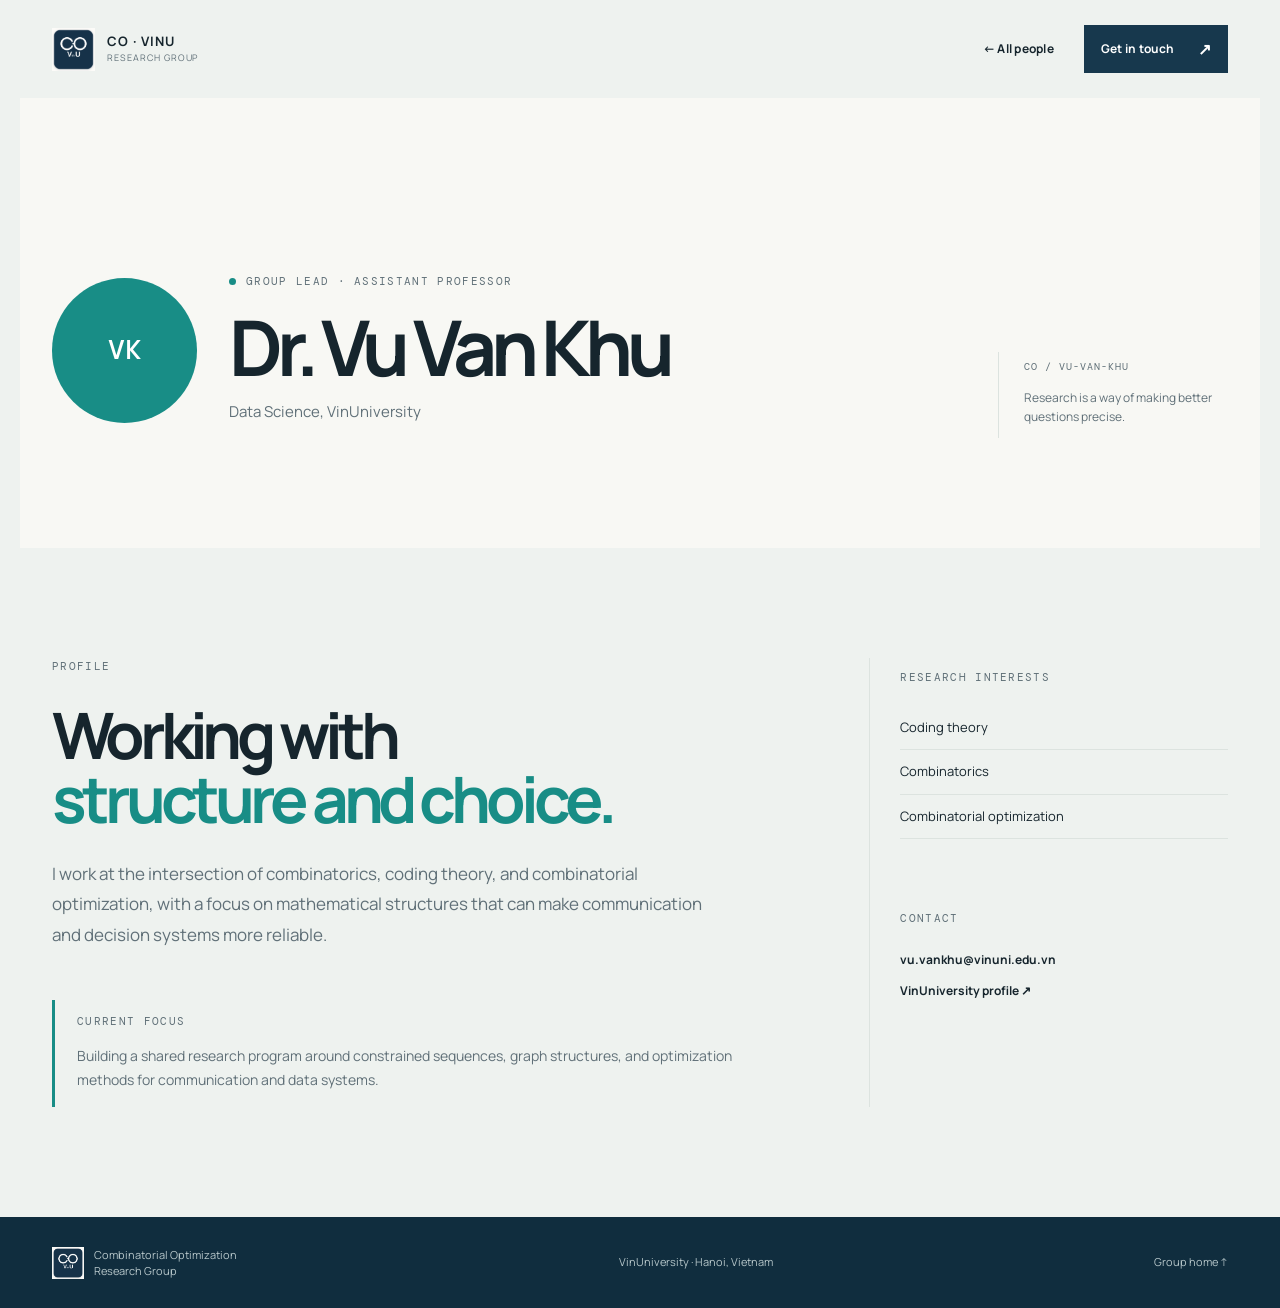
==== member.html @ e6d921ca "Create CO VinU research group website" ====
<!doctype html>
<html lang="en">
  <head><meta charset="UTF-8" /><meta name="viewport" content="width=device-width, initial-scale=1.0" /><meta name="description" content="Member profile · Combinatorial Optimization Research Group at VinUniversity" /><title>Member · CO VinU</title><link rel="preconnect" href="https://fonts.googleapis.com" /><link rel="preconnect" href="https://fonts.gstatic.com" crossorigin /><link href="https://fonts.googleapis.com/css2?family=DM+Mono:wght@400;500&family=Manrope:wght@400;500;600;700;800&display=swap" rel="stylesheet" /><link rel="stylesheet" href="styles.css" /></head>
  <body class="profile-page"><header class="site-header"><a class="brand" href="index.html"><img src="logo.png" alt="VinUniversity logo" /><span><strong>CO · VinU</strong><small>Research Group</small></span></a><nav aria-label="Profile navigation"><a href="index.html#people">← All people</a><a class="nav-button" href="index.html#connect">Get in touch <span>↗</span></a></nav></header><main id="profile-root"></main><footer class="site-footer"><div class="footer-brand"><img src="logo.png" alt="VinUniversity" /><span>Combinatorial Optimization<br />Research Group</span></div><p>VinUniversity · Hanoi, Vietnam</p><a href="index.html">Group home ↑</a></footer><script src="data/members.js"></script><script src="script.js"></script></body>
</html>
---- styles.css ----
:root{--navy:#17384d;--ink:#16252d;--muted:#607078;--paper:#f8f8f4;--line:#dce3df;--teal:#188d86;--violet:#8050ad;--amber:#d88900;--blue:#2d789c;--max:1240px}*{box-sizing:border-box}html{scroll-behavior:smooth}body{margin:0;background:var(--paper);color:var(--ink);font-family:Manrope,Arial,sans-serif;line-height:1.5}a{color:inherit;text-decoration:none}.site-header{align-items:center;display:flex;justify-content:space-between;margin:auto;max-width:var(--max);padding:25px 32px;position:relative;z-index:5}.brand{align-items:center;display:flex;gap:12px}.brand img{height:43px;object-fit:cover;width:43px}.brand span{display:flex;flex-direction:column;font-size:12px;letter-spacing:.08em;line-height:1.2;text-transform:uppercase}.brand strong{font-size:13px}.brand small{color:var(--muted);font-size:9px;margin-top:4px}nav{align-items:center;display:flex;gap:30px;font-size:12px;font-weight:700;letter-spacing:.02em}nav a{transition:color .2s}nav a:hover{color:var(--teal)}.nav-button,.button{align-items:center;display:inline-flex;gap:23px;padding:12px 17px;transition:transform .2s,background .2s}.nav-button{background:var(--navy);color:#fff}.nav-button span,.button span{font-size:16px}.nav-button:hover,.button:hover{color:#fff;transform:translateY(-2px)}.menu-toggle{background:none;border:0;display:none;font:inherit;font-size:12px;font-weight:700}.section-pad{margin:auto;max-width:var(--max);padding:110px 32px}.hero{align-items:center;display:grid;gap:70px;grid-template-columns:1fr 1fr;min-height:660px;padding-bottom:120px;padding-top:75px}.eyebrow,.section-kicker{color:var(--muted);font-family:"DM Mono",monospace;font-size:11px;letter-spacing:.12em;text-transform:uppercase}.eyebrow{align-items:center;display:flex;gap:10px}.eyebrow-dot{background:var(--teal);border-radius:50%;display:inline-block;height:7px;width:7px}.hero h1{font-size:clamp(52px,7vw,92px);letter-spacing:-.075em;line-height:.98;margin:33px 0 30px}.hero h1 em,.statement h2 span,.section-heading h2 span,.connect h2 span,.profile-main h2 span{color:var(--teal);font-style:normal}.hero-intro{color:var(--muted);font-size:17px;line-height:1.7;max-width:475px}.hero-actions{align-items:center;display:flex;gap:27px;margin-top:39px}.button{font-size:12px;font-weight:800;letter-spacing:.03em}.button-dark{background:var(--navy);color:#fff}.button-light{background:#fff;color:var(--navy);margin-top:26px}.text-link{border-bottom:1px solid currentColor;font-size:12px;font-weight:800;padding-bottom:5px}.text-link span{font-size:17px;margin-left:15px}.hero-visual{background:var(--navy);height:500px;overflow:hidden;position:relative}.network{color:#68b8ae;height:100%;left:0;position:absolute;top:0;width:100%}.orbit{border:1px solid rgba(255,255,255,.12);border-radius:50%;position:absolute}.orbit-one{height:290px;right:-62px;top:40px;width:290px}.orbit-two{height:470px;right:-153px;top:-50px;width:470px}.node{align-items:center;border:1px solid rgba(255,255,255,.4);border-radius:50%;color:#fff;display:flex;font-family:"DM Mono";font-size:11px;height:44px;justify-content:center;position:absolute;width:44px}.node-a{left:14%;top:23%}.node-b{color:#ffd17e;right:16%;top:27%}.node-c{bottom:18%;left:29%}.node-d{bottom:10%;right:20%}.visual-label{color:#b8d9d3;font-family:"DM Mono";font-size:10px;letter-spacing:.1em;position:absolute;text-transform:uppercase}.label-top{left:27px;top:26px}.label-bottom{bottom:26px;right:27px}.statement{border-top:1px solid var(--line);display:grid;gap:70px;grid-template-columns:1fr 2fr}.statement-content{max-width:750px}.statement h2,.section-heading h2{font-size:clamp(38px,5vw,65px);letter-spacing:-.07em;line-height:1.04;margin:0 0 25px}.statement-content p{color:var(--muted);font-size:17px;line-height:1.8;max-width:690px}.research{background:#eef2ef;max-width:none;padding-left:max(32px,calc((100vw - var(--max)) / 2 + 32px));padding-right:max(32px,calc((100vw - var(--max)) / 2 + 32px))}.section-heading{align-items:end;display:flex;justify-content:space-between;margin-bottom:53px}.section-heading>p{color:var(--muted);font-size:14px;line-height:1.7;max-width:300px}.pillar-grid{display:grid;gap:14px;grid-template-columns:repeat(4,1fr)}.pillar{color:#fff;min-height:355px;padding:25px;position:relative}.pillar-teal{background:var(--teal)}.pillar-violet{background:var(--violet)}.pillar-amber{background:var(--amber)}.pillar-blue{background:var(--blue)}.pillar-top{align-items:center;display:flex;justify-content:space-between}.pillar-index{font-family:"DM Mono";font-size:11px;opacity:.75}.pillar-mark{border:1px solid rgba(255,255,255,.6);border-radius:50%;font-size:24px;height:45px;line-height:42px;text-align:center;width:45px}.pillar h3{font-size:31px;letter-spacing:-.06em;line-height:1.05;margin-top:105px}.pillar p{bottom:47px;font-size:12px;line-height:1.65;margin:0;max-width:210px;opacity:.85;position:absolute}.pillar-arrow{bottom:23px;font-size:20px;position:absolute;right:25px}.pillar-figure{margin:84px auto 0;max-width:900px}.pillar-figure img{display:block;filter:saturate(.8);height:auto;mix-blend-mode:multiply;opacity:.9;width:100%}.pillar-figure figcaption{color:var(--muted);font-family:"DM Mono";font-size:10px;margin-top:13px}.people{border-top:1px solid var(--line)}.people-heading{margin-bottom:58px}.member-grid{display:grid;gap:15px;grid-template-columns:repeat(2,1fr)}.member-card{align-items:center;border:1px solid var(--line);display:flex;gap:20px;min-height:150px;padding:25px;position:relative;transition:background .2s,transform .2s}.member-card:hover{background:#fff;transform:translateY(-3px)}.member-avatar,.large-avatar{align-items:center;border-radius:50%;color:#fff;display:flex;font-family:"DM Mono";font-weight:500;justify-content:center}.member-avatar{font-size:15px;height:67px;min-width:67px}.avatar-teal{background:var(--teal)}.avatar-violet{background:var(--violet)}.avatar-amber{background:var(--amber)}.avatar-blue{background:var(--blue)}.member-role{color:var(--muted);font-family:"DM Mono";font-size:10px;letter-spacing:.07em;margin:0 0 8px;text-transform:uppercase}.member-info h3{font-size:23px;letter-spacing:-.05em;margin:0 0 6px}.member-info>p:last-child{color:var(--muted);font-size:12px;margin:0}.card-arrow{font-size:22px;position:absolute;right:23px;top:20px}.empty-state{border:1px dashed var(--line);color:var(--muted);padding:30px}.connect{background:var(--navy);color:#fff;display:grid;grid-template-columns:1fr 240px;max-width:none;min-height:460px;padding-left:max(32px,calc((100vw - var(--max)) / 2 + 32px));padding-right:max(32px,calc((100vw - var(--max)) / 2 + 32px))}.connect .section-kicker{color:#89c8c1}.connect h2{font-size:clamp(48px,6vw,78px);letter-spacing:-.08em;line-height:1;margin:32px 0 23px}.connect p{color:#b7c7ca;max-width:460px}.connect-scribble{align-self:center;border:1px solid rgba(255,255,255,.25);border-radius:50%;color:#fff;font-size:75px;font-weight:800;line-height:.72;padding-top:76px;text-align:center;transform:rotate(-12deg);height:230px;width:230px}.connect-scribble small{font-size:26px;font-weight:500}.site-footer{align-items:center;background:#102d3e;color:#b7c7ca;display:flex;font-size:11px;gap:40px;justify-content:space-between;padding:26px max(32px,calc((100vw - var(--max)) / 2 + 32px))}.footer-brand{align-items:center;display:flex;gap:10px}.footer-brand img{height:32px;object-fit:cover;width:32px}.footer-brand span{line-height:1.4}.profile-page{background:#eef2ef}.profile-hero{align-items:end;background:var(--paper);display:flex;justify-content:space-between;min-height:450px}.profile-identity{align-items:center;display:flex;gap:32px}.large-avatar{font-size:28px;height:145px;min-width:145px}.profile-hero h1{font-size:clamp(45px,6vw,80px);letter-spacing:-.08em;line-height:1;margin:19px 0 9px}.profile-affiliation{color:var(--muted);font-size:15px}.profile-note{border-left:1px solid var(--line);color:var(--muted);padding-left:25px;width:230px}.profile-note span{font-family:"DM Mono";font-size:10px;letter-spacing:.1em}.profile-note p{font-size:12px;line-height:1.6}.profile-body{display:grid;gap:100px;grid-template-columns:2fr 1fr}.profile-main h2{font-size:clamp(42px,5vw,65px);letter-spacing:-.08em;line-height:1;margin:28px 0}.profile-main>p{color:var(--muted);font-size:17px;line-height:1.8;max-width:660px}.profile-aside{border-left:1px solid var(--line);padding-left:30px}.profile-aside ul{list-style:none;margin:20px 0 60px;padding:0}.profile-aside li{border-bottom:1px solid var(--line);font-size:13px;padding:12px 0}.profile-contact{display:flex;flex-direction:column;gap:13px}.profile-contact a{font-size:12px;font-weight:700;overflow-wrap:anywhere}.custom-note{border-left:3px solid var(--teal);margin-top:50px;padding:2px 0 2px 22px}.custom-note p:last-child{color:var(--muted);font-size:14px;line-height:1.7}.profile-missing{margin:auto;max-width:var(--max);min-height:65vh;padding:160px 32px}.profile-missing h1{font-size:55px;letter-spacing:-.07em;margin:25px 0 35px}
@media(max-width:800px){.site-header{padding:20px}.menu-toggle{display:block}.site-header nav{background:var(--paper);display:none;flex-direction:column;gap:20px;padding:25px;position:absolute;right:20px;top:72px}.site-header nav.is-open{display:flex}.site-header>nav:not(#site-nav){display:flex;gap:15px}.site-header>nav:not(#site-nav) a:first-child{display:none}.section-pad{padding:75px 20px}.hero{display:block;min-height:auto;padding-top:60px}.hero-visual{height:340px;margin-top:65px}.hero h1{font-size:59px}.statement{display:block}.statement-content{margin-top:35px}.pillar-grid{grid-template-columns:repeat(2,1fr)}.pillar{min-height:310px}.pillar h3{font-size:25px;margin-top:85px}.pillar-figure{margin-top:55px}.section-heading{align-items:start;display:block}.section-heading>p{margin-top:30px}.member-grid{grid-template-columns:1fr}.connect{display:block;min-height:auto}.connect-scribble{margin:70px auto 0}.profile-hero{align-items:start;display:block}.profile-note{border-left:0;border-top:1px solid var(--line);margin-top:55px;padding:20px 0 0;width:100%}.profile-identity{align-items:start;display:block}.large-avatar{margin-bottom:30px}.profile-body{display:block}.profile-aside{border-left:0;border-top:1px solid var(--line);margin-top:60px;padding:35px 0 0}.site-footer{align-items:start;display:grid;gap:15px}.site-footer p{margin:0}.site-footer>a{justify-self:start}}
@media(max-width:480px){.hero h1{font-size:48px}.hero-actions{align-items:start;flex-direction:column}.pillar-grid{grid-template-columns:1fr}.pillar{min-height:280px}.pillar h3{margin-top:60px}.member-card{align-items:start}.member-card .card-arrow{right:15px}.member-info h3{font-size:19px}.profile-hero h1{font-size:48px}}
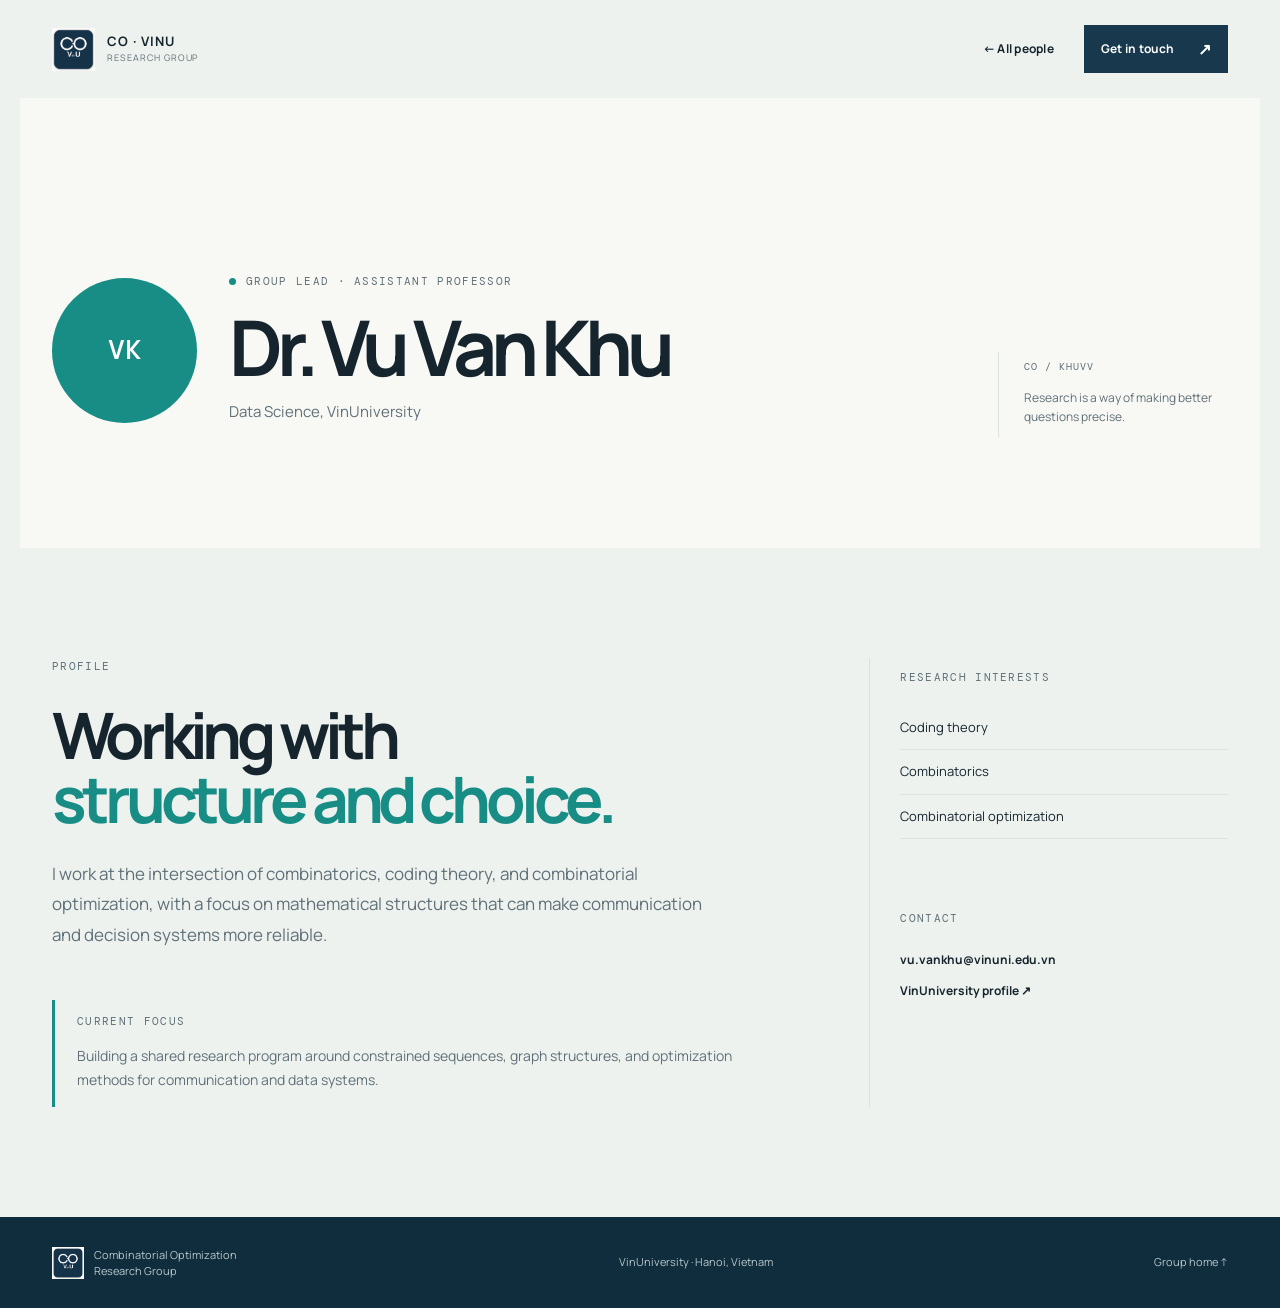
==== commit 98bb3d76: "Organize assets and member profiles" ====
--- a/member.html
+++ b/member.html
@@ -1,5 +1,5 @@
 <!doctype html>
 <html lang="en">
-  <head><meta charset="UTF-8" /><meta name="viewport" content="width=device-width, initial-scale=1.0" /><meta name="description" content="Member profile · Combinatorial Optimization Research Group at VinUniversity" /><title>Member · CO VinU</title><link rel="preconnect" href="https://fonts.googleapis.com" /><link rel="preconnect" href="https://fonts.gstatic.com" crossorigin /><link href="https://fonts.googleapis.com/css2?family=DM+Mono:wght@400;500&family=Manrope:wght@400;500;600;700;800&display=swap" rel="stylesheet" /><link rel="stylesheet" href="styles.css" /></head>
-  <body class="profile-page"><header class="site-header"><a class="brand" href="index.html"><img src="logo.png" alt="VinUniversity logo" /><span><strong>CO · VinU</strong><small>Research Group</small></span></a><nav aria-label="Profile navigation"><a href="index.html#people">← All people</a><a class="nav-button" href="index.html#connect">Get in touch <span>↗</span></a></nav></header><main id="profile-root"></main><footer class="site-footer"><div class="footer-brand"><img src="logo.png" alt="VinUniversity" /><span>Combinatorial Optimization<br />Research Group</span></div><p>VinUniversity · Hanoi, Vietnam</p><a href="index.html">Group home ↑</a></footer><script src="data/members.js"></script><script src="script.js"></script></body>
+  <head><meta charset="UTF-8" /><meta name="viewport" content="width=device-width, initial-scale=1.0" /><meta name="description" content="Member profile · Combinatorial Optimization Research Group at VinUniversity" /><title>Member · CO VinU</title><link rel="preconnect" href="https://fonts.googleapis.com" /><link rel="preconnect" href="https://fonts.gstatic.com" crossorigin /><link href="https://fonts.googleapis.com/css2?family=DM+Mono:wght@400;500&family=Manrope:wght@400;500;600;700;800&display=swap" rel="stylesheet" /><link rel="stylesheet" href="assets/css/styles.css" /></head>
+  <body class="profile-page"><header class="site-header"><a class="brand" href="index.html"><img src="assets/images/logo.png" alt="VinUniversity logo" /><span><strong>CO · VinU</strong><small>Research Group</small></span></a><nav aria-label="Profile navigation"><a href="index.html#people">← All people</a><a class="nav-button" href="index.html#connect">Get in touch <span>↗</span></a></nav></header><main id="profile-root"></main><footer class="site-footer"><div class="footer-brand"><img src="assets/images/logo.png" alt="VinUniversity" /><span>Combinatorial Optimization<br />Research Group</span></div><p>VinUniversity · Hanoi, Vietnam</p><a href="index.html">Group home ↑</a></footer><script src="members/manifest.js"></script><script src="assets/js/site.js"></script></body>
 </html>
--- a/assets/css/styles.css
+++ b/assets/css/styles.css
@@ -0,0 +1,3 @@
+:root{--navy:#17384d;--ink:#16252d;--muted:#607078;--paper:#f8f8f4;--line:#dce3df;--teal:#188d86;--violet:#8050ad;--amber:#d88900;--blue:#2d789c;--max:1240px}*{box-sizing:border-box}html{scroll-behavior:smooth}body{margin:0;background:var(--paper);color:var(--ink);font-family:Manrope,Arial,sans-serif;line-height:1.5}a{color:inherit;text-decoration:none}.site-header{align-items:center;display:flex;justify-content:space-between;margin:auto;max-width:var(--max);padding:25px 32px;position:relative;z-index:5}.brand{align-items:center;display:flex;gap:12px}.brand img{height:43px;object-fit:cover;width:43px}.brand span{display:flex;flex-direction:column;font-size:12px;letter-spacing:.08em;line-height:1.2;text-transform:uppercase}.brand strong{font-size:13px}.brand small{color:var(--muted);font-size:9px;margin-top:4px}nav{align-items:center;display:flex;gap:30px;font-size:12px;font-weight:700;letter-spacing:.02em}nav a{transition:color .2s}nav a:hover{color:var(--teal)}.nav-button,.button{align-items:center;display:inline-flex;gap:23px;padding:12px 17px;transition:transform .2s,background .2s}.nav-button{background:var(--navy);color:#fff}.nav-button span,.button span{font-size:16px}.nav-button:hover,.button:hover{color:#fff;transform:translateY(-2px)}.menu-toggle{background:none;border:0;display:none;font:inherit;font-size:12px;font-weight:700}.section-pad{margin:auto;max-width:var(--max);padding:110px 32px}.hero{align-items:center;display:grid;gap:70px;grid-template-columns:1fr 1fr;min-height:660px;padding-bottom:120px;padding-top:75px}.eyebrow,.section-kicker{color:var(--muted);font-family:"DM Mono",monospace;font-size:11px;letter-spacing:.12em;text-transform:uppercase}.eyebrow{align-items:center;display:flex;gap:10px}.eyebrow-dot{background:var(--teal);border-radius:50%;display:inline-block;height:7px;width:7px}.hero h1{font-size:clamp(52px,7vw,92px);letter-spacing:-.075em;line-height:.98;margin:33px 0 30px}.hero h1 em,.statement h2 span,.section-heading h2 span,.connect h2 span,.profile-main h2 span{color:var(--teal);font-style:normal}.hero-intro{color:var(--muted);font-size:17px;line-height:1.7;max-width:475px}.hero-actions{align-items:center;display:flex;gap:27px;margin-top:39px}.button{font-size:12px;font-weight:800;letter-spacing:.03em}.button-dark{background:var(--navy);color:#fff}.button-light{background:#fff;color:var(--navy);margin-top:26px}.text-link{border-bottom:1px solid currentColor;font-size:12px;font-weight:800;padding-bottom:5px}.text-link span{font-size:17px;margin-left:15px}.hero-visual{background:var(--navy);height:500px;overflow:hidden;position:relative}.network{color:#68b8ae;height:100%;left:0;position:absolute;top:0;width:100%}.orbit{border:1px solid rgba(255,255,255,.12);border-radius:50%;position:absolute}.orbit-one{height:290px;right:-62px;top:40px;width:290px}.orbit-two{height:470px;right:-153px;top:-50px;width:470px}.node{align-items:center;border:1px solid rgba(255,255,255,.4);border-radius:50%;color:#fff;display:flex;font-family:"DM Mono";font-size:11px;height:44px;justify-content:center;position:absolute;width:44px}.node-a{left:14%;top:23%}.node-b{color:#ffd17e;right:16%;top:27%}.node-c{bottom:18%;left:29%}.node-d{bottom:10%;right:20%}.visual-label{color:#b8d9d3;font-family:"DM Mono";font-size:10px;letter-spacing:.1em;position:absolute;text-transform:uppercase}.label-top{left:27px;top:26px}.label-bottom{bottom:26px;right:27px}.statement{border-top:1px solid var(--line);display:grid;gap:70px;grid-template-columns:1fr 2fr}.statement-content{max-width:750px}.statement h2,.section-heading h2{font-size:clamp(38px,5vw,65px);letter-spacing:-.07em;line-height:1.04;margin:0 0 25px}.statement-content p{color:var(--muted);font-size:17px;line-height:1.8;max-width:690px}.research{background:#eef2ef;max-width:none;padding-left:max(32px,calc((100vw - var(--max)) / 2 + 32px));padding-right:max(32px,calc((100vw - var(--max)) / 2 + 32px))}.section-heading{align-items:end;display:flex;justify-content:space-between;margin-bottom:53px}.section-heading>p{color:var(--muted);font-size:14px;line-height:1.7;max-width:300px}.pillar-grid{display:grid;gap:14px;grid-template-columns:repeat(4,1fr)}.pillar{color:#fff;min-height:355px;padding:25px;position:relative}.pillar-teal{background:var(--teal)}.pillar-violet{background:var(--violet)}.pillar-amber{background:var(--amber)}.pillar-blue{background:var(--blue)}.pillar-top{align-items:center;display:flex;justify-content:space-between}.pillar-index{font-family:"DM Mono";font-size:11px;opacity:.75}.pillar-mark{border:1px solid rgba(255,255,255,.6);border-radius:50%;font-size:24px;height:45px;line-height:42px;text-align:center;width:45px}.pillar h3{font-size:31px;letter-spacing:-.06em;line-height:1.05;margin-top:105px}.pillar p{bottom:47px;font-size:12px;line-height:1.65;margin:0;max-width:210px;opacity:.85;position:absolute}.pillar-arrow{bottom:23px;font-size:20px;position:absolute;right:25px}.pillar-figure{margin:84px auto 0;max-width:900px}.pillar-figure img{display:block;filter:saturate(.8);height:auto;mix-blend-mode:multiply;opacity:.9;width:100%}.pillar-figure figcaption{color:var(--muted);font-family:"DM Mono";font-size:10px;margin-top:13px}.people{border-top:1px solid var(--line)}.people-heading{margin-bottom:58px}.member-grid{display:grid;gap:15px;grid-template-columns:repeat(2,1fr)}.member-card{align-items:center;border:1px solid var(--line);display:flex;gap:20px;min-height:150px;padding:25px;position:relative;transition:background .2s,transform .2s}.member-card:hover{background:#fff;transform:translateY(-3px)}.member-avatar,.large-avatar{align-items:center;border-radius:50%;color:#fff;display:flex;font-family:"DM Mono";font-weight:500;justify-content:center}.member-avatar{font-size:15px;height:67px;min-width:67px}.avatar-teal{background:var(--teal)}.avatar-violet{background:var(--violet)}.avatar-amber{background:var(--amber)}.avatar-blue{background:var(--blue)}.member-role{color:var(--muted);font-family:"DM Mono";font-size:10px;letter-spacing:.07em;margin:0 0 8px;text-transform:uppercase}.member-info h3{font-size:23px;letter-spacing:-.05em;margin:0 0 6px}.member-info>p:last-child{color:var(--muted);font-size:12px;margin:0}.card-arrow{font-size:22px;position:absolute;right:23px;top:20px}.empty-state{border:1px dashed var(--line);color:var(--muted);padding:30px}.connect{background:var(--navy);color:#fff;display:grid;grid-template-columns:1fr 240px;max-width:none;min-height:460px;padding-left:max(32px,calc((100vw - var(--max)) / 2 + 32px));padding-right:max(32px,calc((100vw - var(--max)) / 2 + 32px))}.connect .section-kicker{color:#89c8c1}.connect h2{font-size:clamp(48px,6vw,78px);letter-spacing:-.08em;line-height:1;margin:32px 0 23px}.connect p{color:#b7c7ca;max-width:460px}.connect-scribble{align-self:center;border:1px solid rgba(255,255,255,.25);border-radius:50%;color:#fff;font-size:75px;font-weight:800;line-height:.72;padding-top:76px;text-align:center;transform:rotate(-12deg);height:230px;width:230px}.connect-scribble small{font-size:26px;font-weight:500}.site-footer{align-items:center;background:#102d3e;color:#b7c7ca;display:flex;font-size:11px;gap:40px;justify-content:space-between;padding:26px max(32px,calc((100vw - var(--max)) / 2 + 32px))}.footer-brand{align-items:center;display:flex;gap:10px}.footer-brand img{height:32px;object-fit:cover;width:32px}.footer-brand span{line-height:1.4}.profile-page{background:#eef2ef}.profile-hero{align-items:end;background:var(--paper);display:flex;justify-content:space-between;min-height:450px}.profile-identity{align-items:center;display:flex;gap:32px}.large-avatar{font-size:28px;height:145px;min-width:145px}.profile-hero h1{font-size:clamp(45px,6vw,80px);letter-spacing:-.08em;line-height:1;margin:19px 0 9px}.profile-affiliation{color:var(--muted);font-size:15px}.profile-note{border-left:1px solid var(--line);color:var(--muted);padding-left:25px;width:230px}.profile-note span{font-family:"DM Mono";font-size:10px;letter-spacing:.1em}.profile-note p{font-size:12px;line-height:1.6}.profile-body{display:grid;gap:100px;grid-template-columns:2fr 1fr}.profile-main h2{font-size:clamp(42px,5vw,65px);letter-spacing:-.08em;line-height:1;margin:28px 0}.profile-main>p{color:var(--muted);font-size:17px;line-height:1.8;max-width:660px}.profile-aside{border-left:1px solid var(--line);padding-left:30px}.profile-aside ul{list-style:none;margin:20px 0 60px;padding:0}.profile-aside li{border-bottom:1px solid var(--line);font-size:13px;padding:12px 0}.profile-contact{display:flex;flex-direction:column;gap:13px}.profile-contact a{font-size:12px;font-weight:700;overflow-wrap:anywhere}.custom-note{border-left:3px solid var(--teal);margin-top:50px;padding:2px 0 2px 22px}.custom-note p:last-child{color:var(--muted);font-size:14px;line-height:1.7}.profile-missing{margin:auto;max-width:var(--max);min-height:65vh;padding:160px 32px}.profile-missing h1{font-size:55px;letter-spacing:-.07em;margin:25px 0 35px}
+@media(max-width:800px){.site-header{padding:20px}.menu-toggle{display:block}.site-header nav{background:var(--paper);display:none;flex-direction:column;gap:20px;padding:25px;position:absolute;right:20px;top:72px}.site-header nav.is-open{display:flex}.site-header>nav:not(#site-nav){display:flex;gap:15px}.site-header>nav:not(#site-nav) a:first-child{display:none}.section-pad{padding:75px 20px}.hero{display:block;min-height:auto;padding-top:60px}.hero-visual{height:340px;margin-top:65px}.hero h1{font-size:59px}.statement{display:block}.statement-content{margin-top:35px}.pillar-grid{grid-template-columns:repeat(2,1fr)}.pillar{min-height:310px}.pillar h3{font-size:25px;margin-top:85px}.pillar-figure{margin-top:55px}.section-heading{align-items:start;display:block}.section-heading>p{margin-top:30px}.member-grid{grid-template-columns:1fr}.connect{display:block;min-height:auto}.connect-scribble{margin:70px auto 0}.profile-hero{align-items:start;display:block}.profile-note{border-left:0;border-top:1px solid var(--line);margin-top:55px;padding:20px 0 0;width:100%}.profile-identity{align-items:start;display:block}.large-avatar{margin-bottom:30px}.profile-body{display:block}.profile-aside{border-left:0;border-top:1px solid var(--line);margin-top:60px;padding:35px 0 0}.site-footer{align-items:start;display:grid;gap:15px}.site-footer p{margin:0}.site-footer>a{justify-self:start}}
+@media(max-width:480px){.hero h1{font-size:48px}.hero-actions{align-items:start;flex-direction:column}.pillar-grid{grid-template-columns:1fr}.pillar{min-height:280px}.pillar h3{margin-top:60px}.member-card{align-items:start}.member-card .card-arrow{right:15px}.member-info h3{font-size:19px}.profile-hero h1{font-size:48px}}
